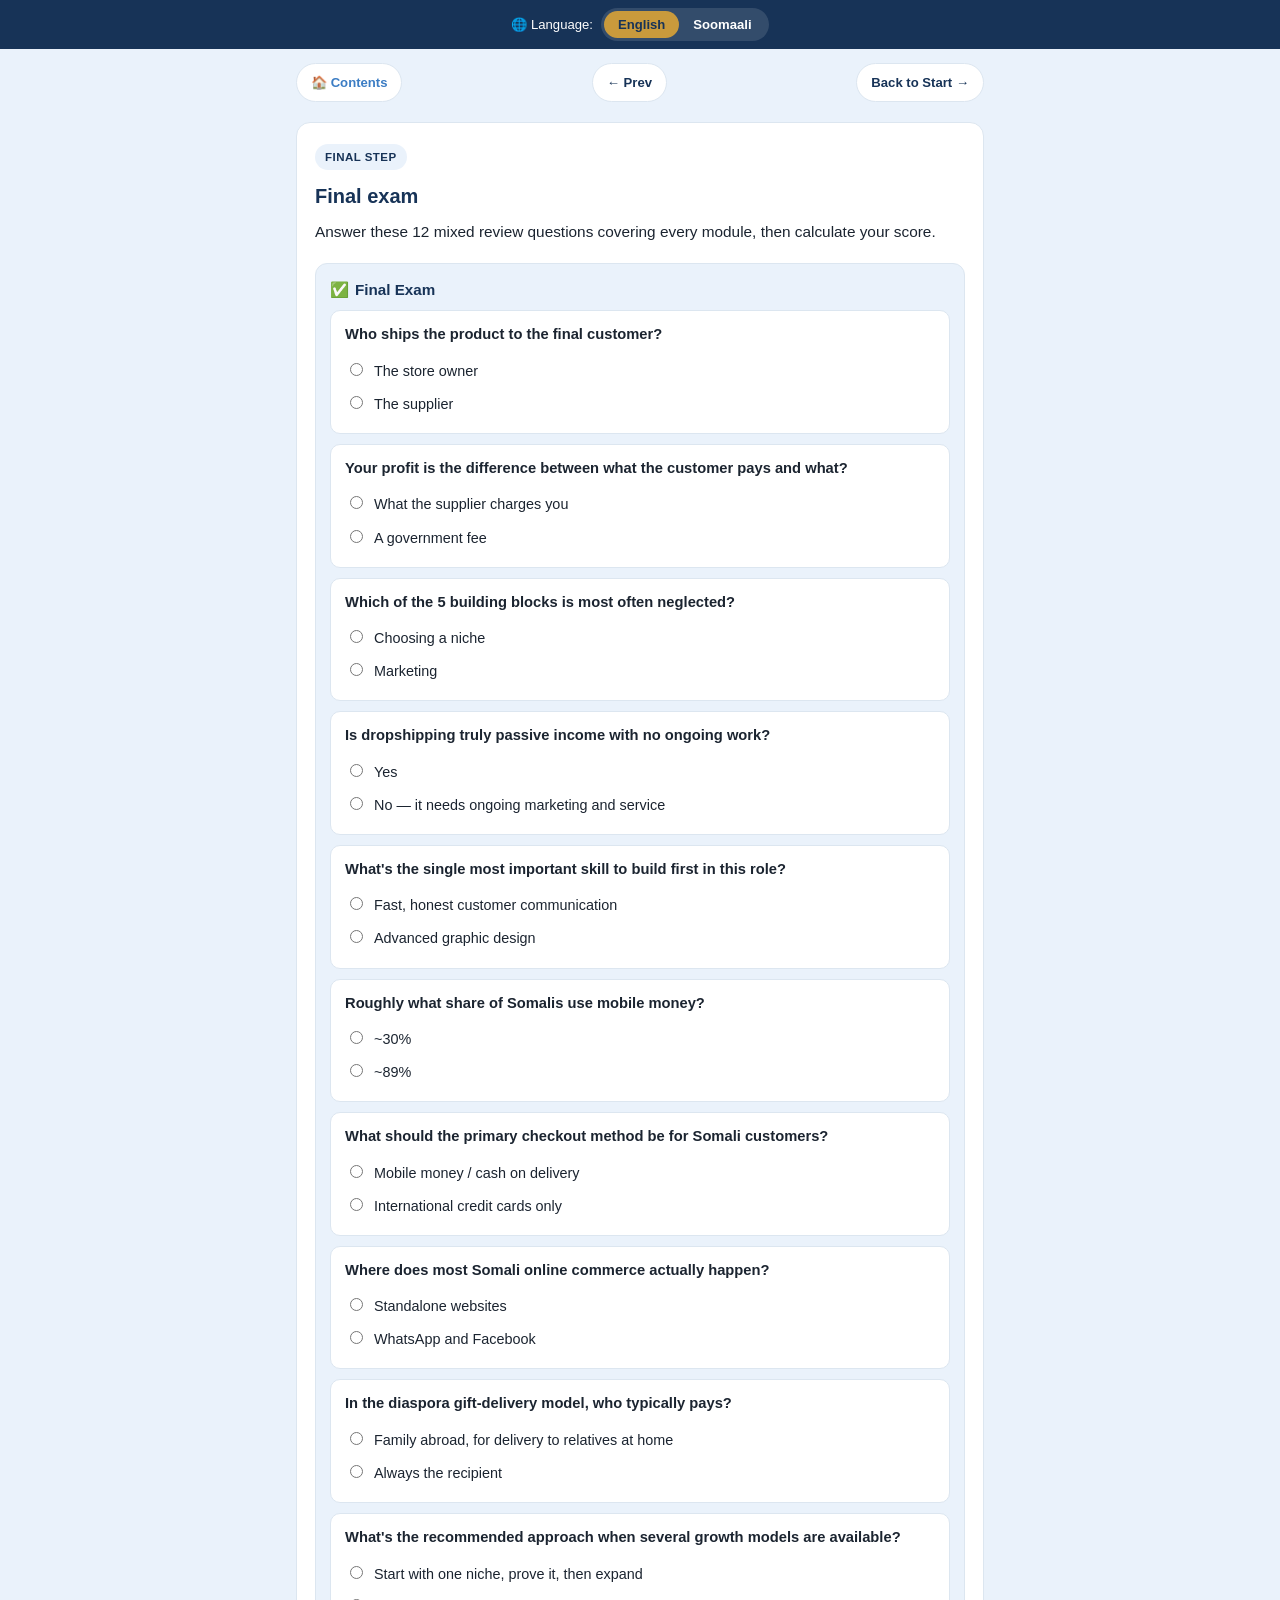
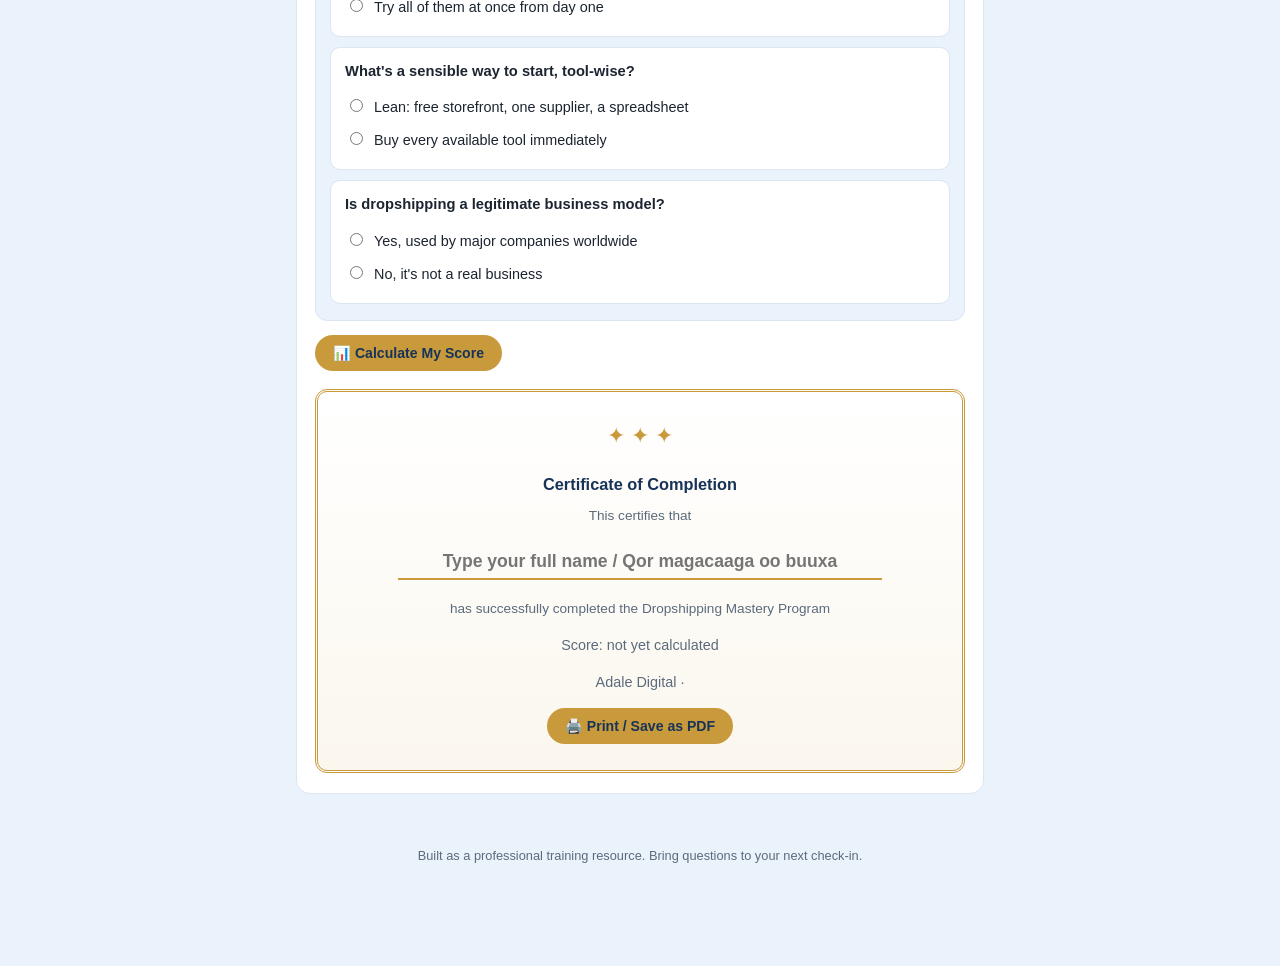
==== certificate.html @ 1730cb50 "Add files via upload" ====
<!DOCTYPE html>
<html lang="en" data-lang="en">
<head>
<meta charset="UTF-8">
<meta name="viewport" content="width=device-width, initial-scale=1.0">
<title>Final Exam &amp; Certificate — Dropshipping Mastery Program</title>
<link rel="stylesheet" href="styles.css">
</head>
<body>

<div class="control-bar">
  <span class="en">🌐 Language:</span><span class="so">🌐 Luuqad:</span>
  <div class="lang-toggle">
    <button id="btnEn" class="active" onclick="setLang('en')">English</button>
    <button id="btnSo" onclick="setLang('so')">Soomaali</button>
  </div>
</div>

<nav class="pagenav">
  <a href="index.html" class="sitelink home" data-page="index.html">🏠 <span class="en">Contents</span><span class="so">Waxyaabaha</span></a>
  <a href="faq.html" class="sitelink" data-page="faq.html">← <span class="en">Prev</span><span class="so">Hore</span></a>
  <a href="index.html" class="sitelink" data-page="index.html"><span class="en">Back to Start</span><span class="so">Ku Noqo Bilowga</span> →</a>
</nav>

<main>
  <section class="module" id="certificate">
    <span class="tag"><span class="en">Final Step</span><span class="so">Tallaabada Ugu Dambeeysa</span></span>
    <h2><span class="en">Final exam</span><span class="so">Imtixaanka ugu dambeeya</span></h2>
    <p class="en">Answer these 12 mixed review questions covering every module, then calculate your score.</p>
    <p class="so">Ka jawaab 12-kan su'aalood oo dib u eegis ah oo ka kooban dhammaan qaybaha, kadibna xisaabi dhibcahaaga.</p>

    <div class="quiz" data-qcount="12">
      <div class="quiz-header">✅ <span class="en">Final Exam</span><span class="so">Imtixaanka Ugu Dambeeya</span></div>

      <div class="quiz-q">
        <p class="stem en">Who ships the product to the final customer?</p>
        <p class="stem so">Yaa alaabta u diraa macmiilka ugu dambeeya?</p>
        <label><input type="radio" name="qf_1" data-correct="false" onchange="gradeOne(this)"><span class="en">The store owner</span><span class="so">Milkiilaha dukaanka</span></label>
        <label><input type="radio" name="qf_1" data-correct="true" onchange="gradeOne(this)"><span class="en">The supplier</span><span class="so">Alaab-siiyaha</span></label>
        <div class="feedback">
          <span class="en correct-msg">✅ Correct.</span><span class="so correct-msg">✅ Sax.</span>
          <span class="en incorrect-msg">❌ Not quite.</span><span class="so incorrect-msg">❌ Maaha sax.</span>
        </div>
      </div>

      <div class="quiz-q">
        <p class="stem en">Your profit is the difference between what the customer pays and what?</p>
        <p class="stem so">Faa'iidadaadu waa farqiga u dhexeeya waxa macmiilku bixiyo iyo maxay?</p>
        <label><input type="radio" name="qf_2" data-correct="true" onchange="gradeOne(this)"><span class="en">What the supplier charges you</span><span class="so">Waxa alaab-siiyuhu kaa qaado</span></label>
        <label><input type="radio" name="qf_2" data-correct="false" onchange="gradeOne(this)"><span class="en">A government fee</span><span class="so">Lacag dawladeed</span></label>
        <div class="feedback">
          <span class="en correct-msg">✅ Correct.</span><span class="so correct-msg">✅ Sax.</span>
          <span class="en incorrect-msg">❌ Not quite.</span><span class="so incorrect-msg">❌ Maaha sax.</span>
        </div>
      </div>

      <div class="quiz-q">
        <p class="stem en">Which of the 5 building blocks is most often neglected?</p>
        <p class="stem so">Shanta walxood, tee ayaa inta badan la dayacaa?</p>
        <label><input type="radio" name="qf_3" data-correct="false" onchange="gradeOne(this)"><span class="en">Choosing a niche</span><span class="so">Doorashada niche-ga</span></label>
        <label><input type="radio" name="qf_3" data-correct="true" onchange="gradeOne(this)"><span class="en">Marketing</span><span class="so">Suuqgeynta</span></label>
        <div class="feedback">
          <span class="en correct-msg">✅ Correct.</span><span class="so correct-msg">✅ Sax.</span>
          <span class="en incorrect-msg">❌ Not quite.</span><span class="so incorrect-msg">❌ Maaha sax.</span>
        </div>
      </div>

      <div class="quiz-q">
        <p class="stem en">Is dropshipping truly passive income with no ongoing work?</p>
        <p class="stem so">Dropshipping-ku ma yahay dakhli aan shaqo joogto ah lagu baahnayn?</p>
        <label><input type="radio" name="qf_4" data-correct="false" onchange="gradeOne(this)"><span class="en">Yes</span><span class="so">Haa</span></label>
        <label><input type="radio" name="qf_4" data-correct="true" onchange="gradeOne(this)"><span class="en">No — it needs ongoing marketing and service</span><span class="so">Maya — waxay u baahan tahay suuqgeyn iyo adeeg joogto ah</span></label>
        <div class="feedback">
          <span class="en correct-msg">✅ Correct.</span><span class="so correct-msg">✅ Sax.</span>
          <span class="en incorrect-msg">❌ Not quite.</span><span class="so incorrect-msg">❌ Maaha sax.</span>
        </div>
      </div>

      <div class="quiz-q">
        <p class="stem en">What's the single most important skill to build first in this role?</p>
        <p class="stem so">Waa maxay xirfadda ugu muhiimsan ee doorkan la bilaabo?</p>
        <label><input type="radio" name="qf_5" data-correct="true" onchange="gradeOne(this)"><span class="en">Fast, honest customer communication</span><span class="so">Isgaarsiin degdeg ah oo daacad ah</span></label>
        <label><input type="radio" name="qf_5" data-correct="false" onchange="gradeOne(this)"><span class="en">Advanced graphic design</span><span class="so">Naqshadaynta horumarsan</span></label>
        <div class="feedback">
          <span class="en correct-msg">✅ Correct.</span><span class="so correct-msg">✅ Sax.</span>
          <span class="en incorrect-msg">❌ Not quite.</span><span class="so incorrect-msg">❌ Maaha sax.</span>
        </div>
      </div>

      <div class="quiz-q">
        <p class="stem en">Roughly what share of Somalis use mobile money?</p>
        <p class="stem so">Ku dhawaad immisa boqolkiiba Soomaalida ayaa isticmaasha lacagta mobilka?</p>
        <label><input type="radio" name="qf_6" data-correct="false" onchange="gradeOne(this)">~30%</label>
        <label><input type="radio" name="qf_6" data-correct="true" onchange="gradeOne(this)">~89%</label>
        <div class="feedback">
          <span class="en correct-msg">✅ Correct.</span><span class="so correct-msg">✅ Sax.</span>
          <span class="en incorrect-msg">❌ Not quite.</span><span class="so incorrect-msg">❌ Maaha sax.</span>
        </div>
      </div>

      <div class="quiz-q">
        <p class="stem en">What should the primary checkout method be for Somali customers?</p>
        <p class="stem so">Waa maxay habka ugu horreeya ee lacag-bixinta macaamiisha Soomaaliyeed?</p>
        <label><input type="radio" name="qf_7" data-correct="true" onchange="gradeOne(this)"><span class="en">Mobile money / cash on delivery</span><span class="so">Lacagta mobilka / cash on delivery</span></label>
        <label><input type="radio" name="qf_7" data-correct="false" onchange="gradeOne(this)"><span class="en">International credit cards only</span><span class="so">Kaadhadhka caalamiga ah oo keliya</span></label>
        <div class="feedback">
          <span class="en correct-msg">✅ Correct.</span><span class="so correct-msg">✅ Sax.</span>
          <span class="en incorrect-msg">❌ Not quite.</span><span class="so incorrect-msg">❌ Maaha sax.</span>
        </div>
      </div>

      <div class="quiz-q">
        <p class="stem en">Where does most Somali online commerce actually happen?</p>
        <p class="stem so">Xagee ayuu inta badan ka dhacaa ganacsiga internetka Soomaalida?</p>
        <label><input type="radio" name="qf_8" data-correct="false" onchange="gradeOne(this)"><span class="en">Standalone websites</span><span class="so">Websitayaal gaar ah</span></label>
        <label><input type="radio" name="qf_8" data-correct="true" onchange="gradeOne(this)"><span class="en">WhatsApp and Facebook</span><span class="so">WhatsApp iyo Facebook</span></label>
        <div class="feedback">
          <span class="en correct-msg">✅ Correct.</span><span class="so correct-msg">✅ Sax.</span>
          <span class="en incorrect-msg">❌ Not quite.</span><span class="so incorrect-msg">❌ Maaha sax.</span>
        </div>
      </div>

      <div class="quiz-q">
        <p class="stem en">In the diaspora gift-delivery model, who typically pays?</p>
        <p class="stem so">Qaabka gaarsiinta hadyada, yaa badanaa bixiya?</p>
        <label><input type="radio" name="qf_9" data-correct="true" onchange="gradeOne(this)"><span class="en">Family abroad, for delivery to relatives at home</span><span class="so">Qoyska qurbaha jooga, si loogu gaarsiiyo ehelka guriga</span></label>
        <label><input type="radio" name="qf_9" data-correct="false" onchange="gradeOne(this)"><span class="en">Always the recipient</span><span class="so">Had iyo jeer qofka helaya</span></label>
        <div class="feedback">
          <span class="en correct-msg">✅ Correct.</span><span class="so correct-msg">✅ Sax.</span>
          <span class="en incorrect-msg">❌ Not quite.</span><span class="so incorrect-msg">❌ Maaha sax.</span>
        </div>
      </div>

      <div class="quiz-q">
        <p class="stem en">What's the recommended approach when several growth models are available?</p>
        <p class="stem so">Waa maxay habka lagula talinayo marka qaabab kordhin oo badan la heli karo?</p>
        <label><input type="radio" name="qf_10" data-correct="true" onchange="gradeOne(this)"><span class="en">Start with one niche, prove it, then expand</span><span class="so">Ku bilow hal niche, xaqiiji, kadib balaadhi</span></label>
        <label><input type="radio" name="qf_10" data-correct="false" onchange="gradeOne(this)"><span class="en">Try all of them at once from day one</span><span class="so">Isku day dhammaan maalinta koowaad</span></label>
        <div class="feedback">
          <span class="en correct-msg">✅ Correct.</span><span class="so correct-msg">✅ Sax.</span>
          <span class="en incorrect-msg">❌ Not quite.</span><span class="so incorrect-msg">❌ Maaha sax.</span>
        </div>
      </div>

      <div class="quiz-q">
        <p class="stem en">What's a sensible way to start, tool-wise?</p>
        <p class="stem so">Waa maxay hab caqli-gal ah oo aaladaha lagu bilaabo?</p>
        <label><input type="radio" name="qf_11" data-correct="true" onchange="gradeOne(this)"><span class="en">Lean: free storefront, one supplier, a spreadsheet</span><span class="so">Fudud: dukaan bilaash ah, hal alaab-siiye, jadwal xisaabeed</span></label>
        <label><input type="radio" name="qf_11" data-correct="false" onchange="gradeOne(this)"><span class="en">Buy every available tool immediately</span><span class="so">Isla markiiba iibso dhammaan aaladaha</span></label>
        <div class="feedback">
          <span class="en correct-msg">✅ Correct.</span><span class="so correct-msg">✅ Sax.</span>
          <span class="en incorrect-msg">❌ Not quite.</span><span class="so incorrect-msg">❌ Maaha sax.</span>
        </div>
      </div>

      <div class="quiz-q">
        <p class="stem en">Is dropshipping a legitimate business model?</p>
        <p class="stem so">Dropshipping-ku ma yahay qaab ganacsi sharci ah?</p>
        <label><input type="radio" name="qf_12" data-correct="true" onchange="gradeOne(this)"><span class="en">Yes, used by major companies worldwide</span><span class="so">Haa, waxaa isticmaala shirkado waaweyn adduunka oo dhan</span></label>
        <label><input type="radio" name="qf_12" data-correct="false" onchange="gradeOne(this)"><span class="en">No, it's not a real business</span><span class="so">Maya, maaha ganacsi dhab ah</span></label>
        <div class="feedback">
          <span class="en correct-msg">✅ Correct.</span><span class="so correct-msg">✅ Sax.</span>
          <span class="en incorrect-msg">❌ Not quite.</span><span class="so incorrect-msg">❌ Maaha sax.</span>
        </div>
      </div>

    </div>

    <button class="print-btn" onclick="calcScore()">📊 <span class="en">Calculate My Score</span><span class="so">Xisaabi Dhibcahayga</span></button>
    <p id="scoreResult" style="font-weight:700;color:var(--navy);"></p>

    <div class="cert" style="margin-top:18px;">
      <div class="star">✦ ✦ ✦</div>
      <h3><span class="en">Certificate of Completion</span><span class="so">Shahaadada Dhamaystirka</span></h3>
      <p class="en" style="font-size:0.85rem;color:var(--muted);">This certifies that</p>
      <p class="so" style="font-size:0.85rem;color:var(--muted);">Tani waxay xaqiijinaysaa in</p>
      <input type="text" id="certName" placeholder="Type your full name / Qor magacaaga oo buuxa">
      <p class="en" style="font-size:0.85rem;color:var(--muted);">has successfully completed the Dropshipping Mastery Program</p>
      <p class="so" style="font-size:0.85rem;color:var(--muted);">uu si guul leh u dhammaystiray Barnaamijka Xirfadeed ee Dropshipping-ka</p>
      <div class="scoreline" id="certScoreline"><span class="en">Score: not yet calculated</span><span class="so">Dhibco: weli lama xisaabin</span></div>
      <div class="scoreline">Adale Digital · <span id="certDate"></span></div>
      <button class="print-btn" onclick="window.print()">🖨️ <span class="en">Print / Save as PDF</span><span class="so">Daabac / Kaydi PDF</span></button>
    </div>
  </section>
</main>

<footer>
  <span class="en">Built as a professional training resource. Bring questions to your next check-in.</span>
  <span class="so">Waxaa loo dhisay sida agabka tababarka xirfadeed. Su'aalaha kaxeeya kulankaaga xiga.</span>
</footer>

<script src="app.js"></script>
</body>
</html>
---- styles.css ----
:root{
  --navy:#173357;
  --blue:#3C7DC4;
  --sky:#EAF2FB;
  --gold:#C99A3C;
  --ink:#1B2430;
  --muted:#5B6B7C;
  --line:#DCE6F0;
  --white:#FFFFFF;
  --good:#2E8B57;
  --bad:#B0392B;
  --radius:14px;
}
*{box-sizing:border-box;}
html{scroll-behavior:smooth;}
[data-lang="en"] .so{display:none !important;}
[data-lang="so"] .en{display:none !important;}
body{
  margin:0;
  font-family:-apple-system,BlinkMacSystemFont,"Segoe UI",Roboto,Helvetica,Arial,sans-serif;
  background:var(--sky);
  color:var(--ink);
  line-height:1.6;
  padding-bottom:60px;
}

/* ---------- Top control bar ---------- */
.control-bar{
  position:sticky;
  top:0;
  z-index:60;
  background:var(--navy);
  color:var(--white);
  padding:8px 12px;
  display:flex;
  align-items:center;
  justify-content:center;
  gap:8px;
  flex-wrap:wrap;
  font-size:0.82rem;
}
.lang-toggle{
  display:inline-flex;
  background:rgba(255,255,255,0.12);
  border-radius:999px;
  padding:3px;
}
.lang-toggle button{
  border:none;
  background:transparent;
  color:var(--white);
  padding:6px 14px;
  border-radius:999px;
  font-size:0.82rem;
  font-weight:700;
  cursor:pointer;
}
.lang-toggle button.active{
  background:var(--gold);
  color:var(--navy);
}

/* ---------- Page navigation (Home / Prev / Next) ---------- */
.pagenav{
  max-width:720px;
  margin:14px auto 0;
  padding:0 16px;
  display:flex;
  justify-content:space-between;
  gap:8px;
  flex-wrap:wrap;
}
.pagenav a{
  background:var(--white);
  border:1px solid var(--line);
  color:var(--navy);
  text-decoration:none;
  font-size:0.82rem;
  font-weight:600;
  padding:8px 14px;
  border-radius:999px;
  white-space:nowrap;
}
.pagenav a:hover{background:var(--sky);}
.pagenav a.home{color:var(--blue);}

/* ---------- Cover ---------- */
header.cover{
  background:linear-gradient(135deg,var(--navy),var(--blue));
  color:var(--white);
  padding:40px 20px 32px;
  text-align:center;
}
header.cover .badge{
  display:inline-block;
  background:var(--gold);
  color:var(--navy);
  font-weight:800;
  font-size:0.72rem;
  letter-spacing:0.06em;
  text-transform:uppercase;
  padding:5px 14px;
  border-radius:999px;
  margin-bottom:14px;
}
header.cover h1{
  margin:0 0 8px;
  font-size:1.7rem;
  line-height:1.3;
}
header.cover p.tagline{
  margin:0 auto;
  font-size:1rem;
  opacity:0.92;
  max-width:520px;
}
.cover-card{
  background:rgba(255,255,255,0.1);
  border:1px solid rgba(255,255,255,0.3);
  border-radius:var(--radius);
  max-width:420px;
  margin:22px auto 0;
  padding:16px 18px;
  text-align:left;
  font-size:0.88rem;
}
.cover-card .row{
  display:flex;
  flex-wrap:wrap;
  justify-content:space-between;
  gap:4px 12px;
  padding:6px 0;
  border-bottom:1px dashed rgba(255,255,255,0.25);
}
.cover-card .row:last-child{border-bottom:none;}
.cover-card .row b{opacity:0.85;font-weight:600;margin-right:8px;}
.meta-row{
  display:flex;
  justify-content:center;
  gap:10px;
  flex-wrap:wrap;
  margin-top:18px;
}
.pill{
  background:rgba(255,255,255,0.15);
  border:1px solid rgba(255,255,255,0.35);
  padding:5px 12px;
  border-radius:999px;
  font-size:0.76rem;
}
.license-note{
  max-width:520px;
  margin:16px auto 0;
  font-size:0.72rem;
  opacity:0.75;
}

nav.toc{
  max-width:720px;
  margin:18px auto 0;
  padding:0 16px;
}
nav.toc details{
  background:var(--white);
  border:1px solid var(--line);
  border-radius:var(--radius);
  padding:10px 14px;
}
nav.toc summary{
  font-weight:600;
  cursor:pointer;
  color:var(--navy);
  font-size:0.95rem;
}
nav.toc ul{
  list-style:none;
  margin:10px 0 4px;
  padding:0;
  display:grid;
  gap:6px;
}
nav.toc a{
  display:flex;
  justify-content:space-between;
  align-items:center;
  color:var(--blue);
  text-decoration:none;
  font-size:0.9rem;
  background:var(--sky);
  padding:10px 12px;
  border-radius:10px;
}
nav.toc a:hover{background:#DCEAFB;}
nav.toc a .go{font-size:0.75rem;color:var(--muted);}

.voice-settings{
  max-width:720px;
  margin:14px auto 0;
  padding:0 16px 8px;
}
.voice-settings-inner{
  background:var(--white);
  border:1px solid var(--line);
  border-radius:var(--radius);
  padding:12px 16px;
  display:flex;
  align-items:center;
  gap:12px;
  flex-wrap:wrap;
  font-size:0.85rem;
  color:var(--muted);
}
.voice-settings-inner select, .voice-settings-inner input[type=range]{
  accent-color:var(--blue);
}
.voice-note{
  font-size:0.76rem;
  color:var(--bad);
  display:none;
  width:100%;
}
.voice-note.show{display:block;}
#genderNote{color:var(--muted);}
.gender-toggle{
  display:inline-flex;
  background:var(--sky);
  border-radius:999px;
  padding:3px;
  gap:2px;
}
.gender-toggle .gbtn{
  border:none;
  background:transparent;
  color:var(--navy);
  padding:5px 10px;
  border-radius:999px;
  font-size:0.78rem;
  font-weight:600;
  cursor:pointer;
}
.gender-toggle .gbtn.active{
  background:var(--blue);
  color:var(--white);
}

main{
  max-width:720px;
  margin:0 auto;
  padding:20px 16px 10px;
}

section.module{
  background:var(--white);
  border:1px solid var(--line);
  border-radius:var(--radius);
  padding:20px 18px;
  margin-bottom:18px;
}
section.module .tag{
  display:inline-block;
  background:var(--sky);
  color:var(--navy);
  font-size:0.72rem;
  font-weight:700;
  letter-spacing:0.04em;
  text-transform:uppercase;
  padding:4px 10px;
  border-radius:999px;
  margin-bottom:10px;
}
section.module h2{
  margin:0 0 6px;
  font-size:1.25rem;
  color:var(--navy);
}
section.module h3{
  font-size:1.02rem;
  color:var(--navy);
  margin:18px 0 6px;
}
section.module p{
  margin:8px 0;
  color:var(--ink);
  font-size:0.96rem;
}
section.module ul, section.module ol{
  margin:8px 0;
  padding-left:22px;
}
section.module li{
  margin-bottom:6px;
  font-size:0.95rem;
}
.callout{
  background:var(--sky);
  border-left:4px solid var(--blue);
  padding:12px 14px;
  border-radius:8px;
  margin:14px 0;
  font-size:0.92rem;
}
.callout.gold{
  border-left-color:var(--gold);
  background:#FBF3E3;
}
.callout strong{color:var(--navy);}

.listen-row{
  display:flex;
  align-items:center;
  gap:8px;
  flex-wrap:wrap;
  margin-bottom:14px;
}
button.listen-btn{
  display:inline-flex;
  align-items:center;
  gap:6px;
  background:var(--navy);
  color:var(--white);
  border:none;
  padding:8px 14px;
  border-radius:999px;
  font-size:0.85rem;
  cursor:pointer;
}
button.listen-btn.playing{background:var(--good);}
button.stop-btn{
  background:var(--white);
  color:var(--navy);
  border:1px solid var(--line);
  padding:8px 12px;
  border-radius:999px;
  font-size:0.85rem;
  cursor:pointer;
}

.flow{
  display:flex;
  flex-wrap:wrap;
  gap:8px;
  align-items:center;
  justify-content:center;
  margin:16px 0;
}
.flow .box{
  background:var(--sky);
  border:1px solid var(--line);
  border-radius:10px;
  padding:10px 12px;
  font-size:0.82rem;
  text-align:center;
  color:var(--navy);
  font-weight:600;
  min-width:100px;
}
.flow .arrow{
  color:var(--gold);
  font-size:1.1rem;
}

table.compare{
  width:100%;
  border-collapse:collapse;
  font-size:0.85rem;
  margin:12px 0;
}
table.compare th, table.compare td{
  border:1px solid var(--line);
  padding:8px;
  text-align:left;
  vertical-align:top;
}
table.compare th{
  background:var(--sky);
  color:var(--navy);
}

.checklist label{
  display:flex;
  align-items:flex-start;
  gap:10px;
  padding:8px 0;
  border-bottom:1px dashed var(--line);
  font-size:0.94rem;
  cursor:pointer;
}
.checklist label:last-child{border-bottom:none;}
.checklist input[type=checkbox]{
  margin-top:3px;
  width:18px;
  height:18px;
  accent-color:var(--good);
  flex-shrink:0;
}
.checklist input:checked + span{
  text-decoration:line-through;
  color:var(--muted);
}

.glossary dt{
  font-weight:700;
  color:var(--navy);
  margin-top:10px;
}
.glossary dd{
  margin:2px 0 0;
  font-size:0.92rem;
  color:var(--ink);
}

/* ---------- Quiz ---------- */
.quiz{
  background:var(--sky);
  border:1px solid var(--line);
  border-radius:12px;
  padding:14px 14px 6px;
  margin-top:18px;
}
.quiz-header{
  font-weight:700;
  color:var(--navy);
  font-size:0.95rem;
  margin-bottom:8px;
  display:flex;
  align-items:center;
  gap:6px;
}
.quiz-q{
  background:var(--white);
  border:1px solid var(--line);
  border-radius:10px;
  padding:12px 14px;
  margin-bottom:10px;
}
.quiz-q p.stem{
  font-weight:600;
  margin:0 0 8px;
  font-size:0.92rem;
  color:var(--ink);
}
.quiz-q label{
  display:flex;
  align-items:flex-start;
  gap:8px;
  padding:5px 0;
  font-size:0.9rem;
  cursor:pointer;
}
.quiz-q input[type=radio]{
  margin-top:3px;
  accent-color:var(--blue);
}
.feedback{
  margin-top:8px;
  padding:8px 10px;
  border-radius:8px;
  font-size:0.85rem;
  display:none;
}
.feedback.correct{
  display:block;
  background:#E4F3EA;
  color:var(--good);
}
.feedback.incorrect{
  display:block;
  background:#FBEAE3;
  color:var(--bad);
}

.badge-good{
  background:#E4F3EA;
  color:var(--good);
  padding:2px 8px;
  border-radius:6px;
  font-size:0.75rem;
  font-weight:700;
}

/* ---------- Certificate ---------- */
.cert{
  border:3px double var(--gold);
  border-radius:12px;
  padding:26px 20px;
  text-align:center;
  background:linear-gradient(180deg,#FFFFFF,#FBF7EE);
}
.cert .star{font-size:22px;color:var(--gold);}
.cert h3{
  color:var(--navy);
  margin:6px 0 2px;
  font-size:1.1rem;
}
.cert input[type=text]{
  border:none;
  border-bottom:2px solid var(--gold);
  background:transparent;
  text-align:center;
  font-size:1.1rem;
  color:var(--navy);
  font-weight:700;
  padding:6px 4px;
  width:80%;
  margin:10px 0;
}
.cert .scoreline{
  margin-top:14px;
  font-size:0.9rem;
  color:var(--muted);
}
.print-btn{
  background:var(--gold);
  color:var(--navy);
  border:none;
  padding:10px 18px;
  border-radius:999px;
  font-weight:700;
  font-size:0.88rem;
  cursor:pointer;
  margin-top:14px;
}
@media print{
  .control-bar, .pagenav, nav.toc, .voice-settings, .print-btn{display:none !important;}
  body{background:white;padding-bottom:0;}
  main{padding:0;max-width:none;}
}

footer{
  text-align:center;
  color:var(--muted);
  font-size:0.8rem;
  padding:24px 16px 40px;
}

@media (min-width:640px){
  header.cover h1{font-size:2.1rem;}
}
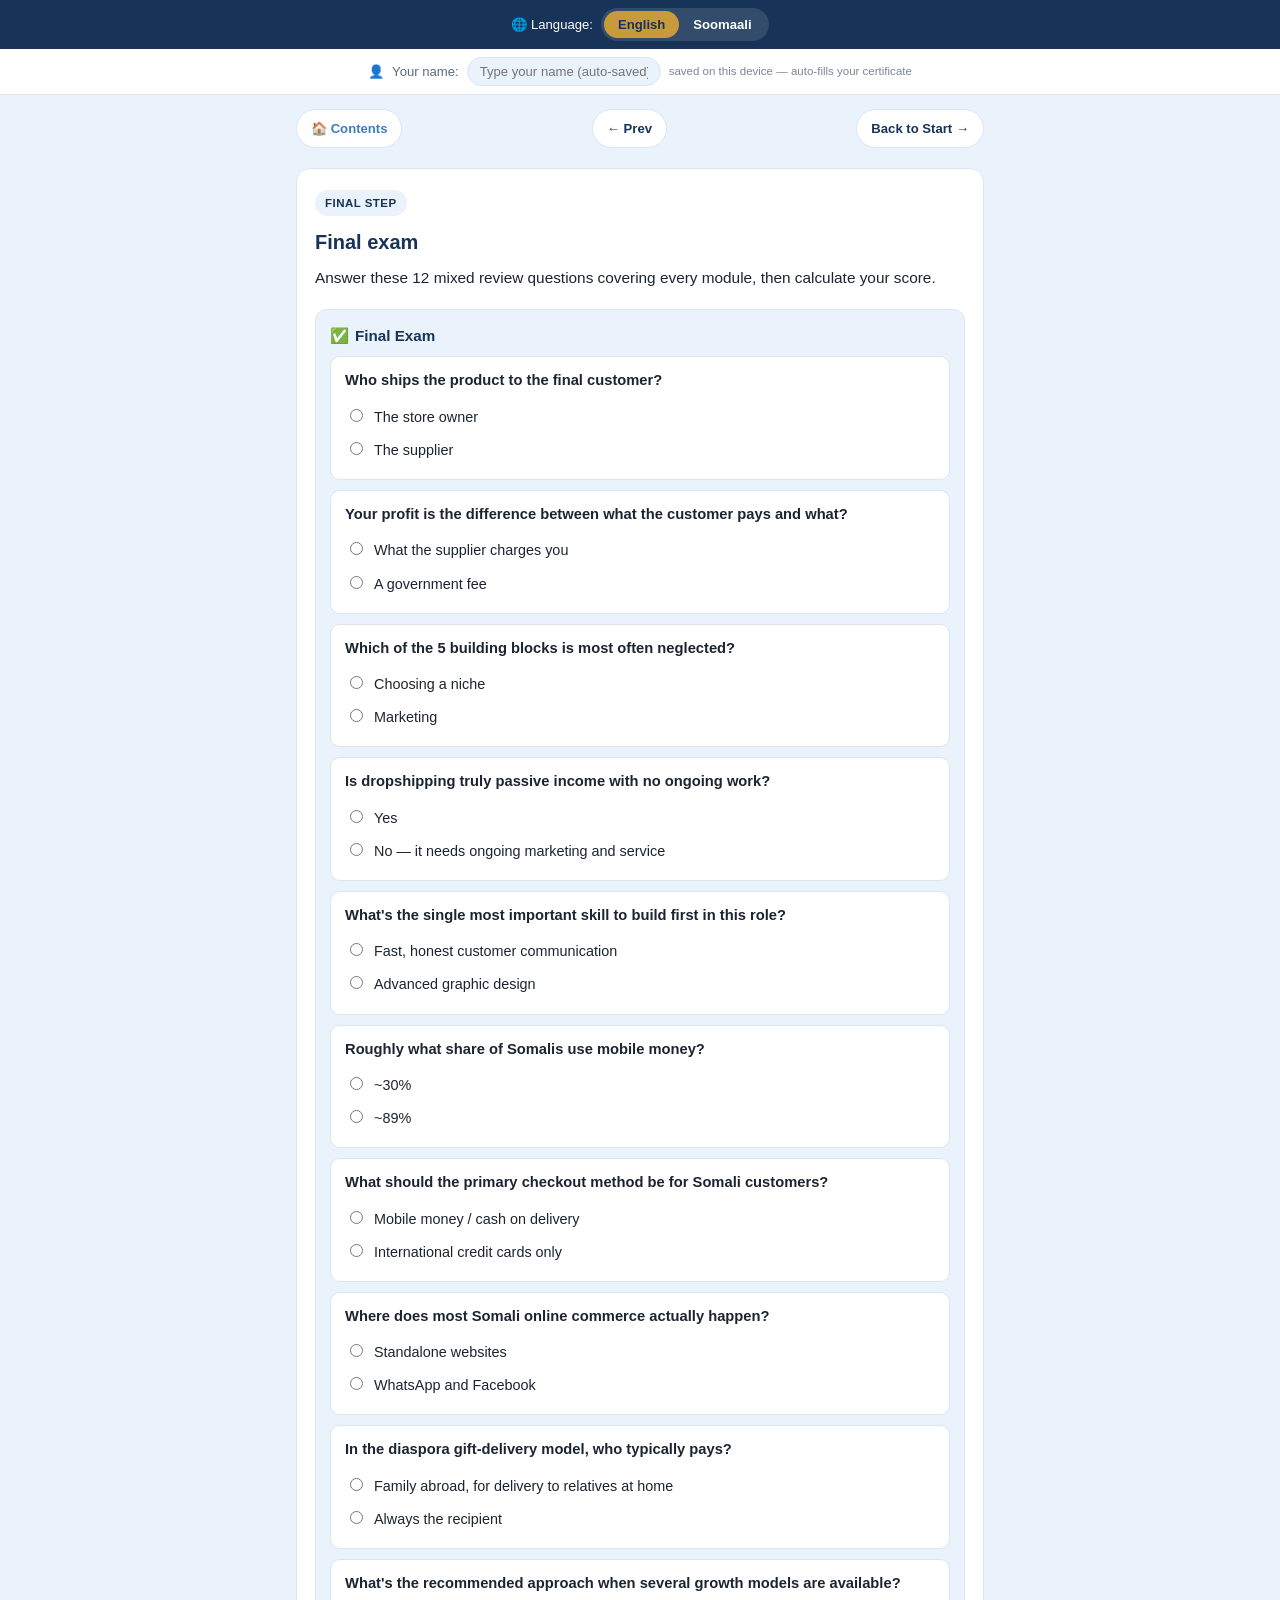
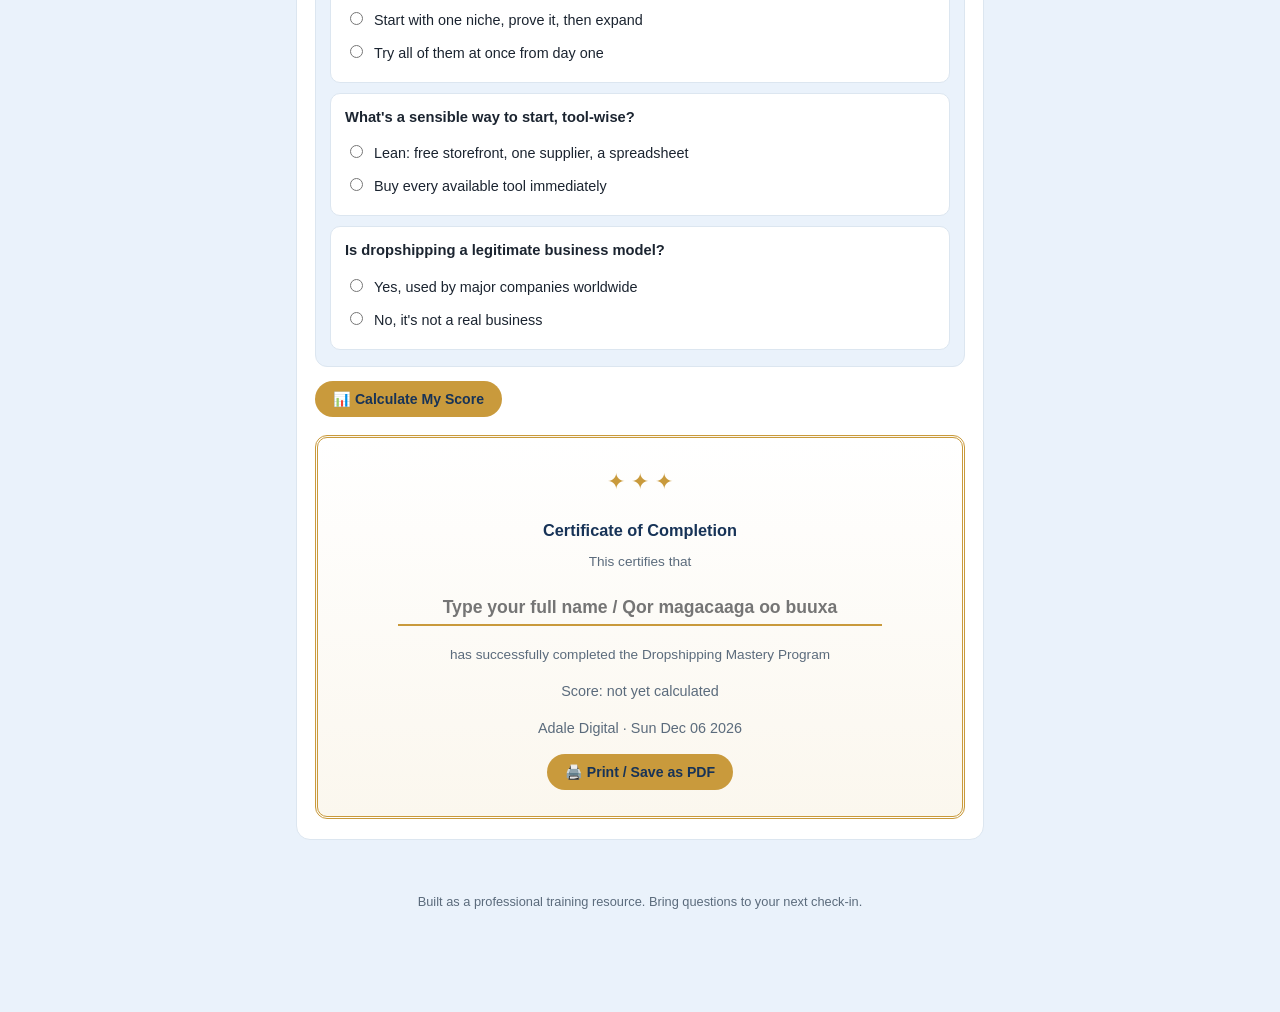
==== commit e0518902: "Add files via upload" ====
--- a/certificate.html
+++ b/certificate.html
@@ -4,7 +4,574 @@
 <meta charset="UTF-8">
 <meta name="viewport" content="width=device-width, initial-scale=1.0">
 <title>Final Exam &amp; Certificate — Dropshipping Mastery Program</title>
-<link rel="stylesheet" href="styles.css">
+<style>
+:root{
+  --navy:#173357;
+  --blue:#3C7DC4;
+  --sky:#EAF2FB;
+  --gold:#C99A3C;
+  --ink:#1B2430;
+  --muted:#5B6B7C;
+  --line:#DCE6F0;
+  --white:#FFFFFF;
+  --good:#2E8B57;
+  --bad:#B0392B;
+  --radius:14px;
+}
+*{box-sizing:border-box;}
+html{scroll-behavior:smooth;}
+[data-lang="en"] .so{display:none !important;}
+[data-lang="so"] .en{display:none !important;}
+body{
+  margin:0;
+  font-family:-apple-system,BlinkMacSystemFont,"Segoe UI",Roboto,Helvetica,Arial,sans-serif;
+  background:var(--sky);
+  color:var(--ink);
+  line-height:1.6;
+  padding-bottom:60px;
+}
+
+/* ---------- Top control bar ---------- */
+.control-bar{
+  position:sticky;
+  top:0;
+  z-index:60;
+  background:var(--navy);
+  color:var(--white);
+  padding:8px 12px;
+  display:flex;
+  align-items:center;
+  justify-content:center;
+  gap:8px;
+  flex-wrap:wrap;
+  font-size:0.82rem;
+}
+.lang-toggle{
+  display:inline-flex;
+  background:rgba(255,255,255,0.12);
+  border-radius:999px;
+  padding:3px;
+}
+.lang-toggle button{
+  border:none;
+  background:transparent;
+  color:var(--white);
+  padding:6px 14px;
+  border-radius:999px;
+  font-size:0.82rem;
+  font-weight:700;
+  cursor:pointer;
+}
+.lang-toggle button.active{
+  background:var(--gold);
+  color:var(--navy);
+}
+
+/* ---------- Page navigation (Home / Prev / Next) ---------- */
+.pagenav{
+  max-width:720px;
+  margin:14px auto 0;
+  padding:0 16px;
+  display:flex;
+  justify-content:space-between;
+  gap:8px;
+  flex-wrap:wrap;
+}
+.pagenav a{
+  background:var(--white);
+  border:1px solid var(--line);
+  color:var(--navy);
+  text-decoration:none;
+  font-size:0.82rem;
+  font-weight:600;
+  padding:8px 14px;
+  border-radius:999px;
+  white-space:nowrap;
+}
+.pagenav a:hover{background:var(--sky);}
+.pagenav a.home{color:var(--blue);}
+
+/* ---------- Cover ---------- */
+header.cover{
+  background:linear-gradient(135deg,var(--navy),var(--blue));
+  color:var(--white);
+  padding:40px 20px 32px;
+  text-align:center;
+}
+header.cover .badge{
+  display:inline-block;
+  background:var(--gold);
+  color:var(--navy);
+  font-weight:800;
+  font-size:0.72rem;
+  letter-spacing:0.06em;
+  text-transform:uppercase;
+  padding:5px 14px;
+  border-radius:999px;
+  margin-bottom:14px;
+}
+header.cover h1{
+  margin:0 0 8px;
+  font-size:1.7rem;
+  line-height:1.3;
+}
+header.cover p.tagline{
+  margin:0 auto;
+  font-size:1rem;
+  opacity:0.92;
+  max-width:520px;
+}
+.cover-card{
+  background:rgba(255,255,255,0.1);
+  border:1px solid rgba(255,255,255,0.3);
+  border-radius:var(--radius);
+  max-width:420px;
+  margin:22px auto 0;
+  padding:16px 18px;
+  text-align:left;
+  font-size:0.88rem;
+}
+.cover-card .row{
+  display:flex;
+  flex-wrap:wrap;
+  justify-content:space-between;
+  gap:4px 12px;
+  padding:6px 0;
+  border-bottom:1px dashed rgba(255,255,255,0.25);
+}
+.cover-card .row:last-child{border-bottom:none;}
+.cover-card .row b{opacity:0.85;font-weight:600;margin-right:8px;}
+.meta-row{
+  display:flex;
+  justify-content:center;
+  gap:10px;
+  flex-wrap:wrap;
+  margin-top:18px;
+}
+.pill{
+  background:rgba(255,255,255,0.15);
+  border:1px solid rgba(255,255,255,0.35);
+  padding:5px 12px;
+  border-radius:999px;
+  font-size:0.76rem;
+}
+.license-note{
+  max-width:520px;
+  margin:16px auto 0;
+  font-size:0.72rem;
+  opacity:0.75;
+}
+
+nav.toc{
+  max-width:720px;
+  margin:18px auto 0;
+  padding:0 16px;
+}
+nav.toc details{
+  background:var(--white);
+  border:1px solid var(--line);
+  border-radius:var(--radius);
+  padding:10px 14px;
+}
+nav.toc summary{
+  font-weight:600;
+  cursor:pointer;
+  color:var(--navy);
+  font-size:0.95rem;
+}
+nav.toc ul{
+  list-style:none;
+  margin:10px 0 4px;
+  padding:0;
+  display:grid;
+  gap:6px;
+}
+nav.toc a{
+  display:flex;
+  justify-content:space-between;
+  align-items:center;
+  color:var(--blue);
+  text-decoration:none;
+  font-size:0.9rem;
+  background:var(--sky);
+  padding:10px 12px;
+  border-radius:10px;
+}
+nav.toc a:hover{background:#DCEAFB;}
+nav.toc a .go{font-size:0.75rem;color:var(--muted);}
+
+.voice-settings{
+  max-width:720px;
+  margin:14px auto 0;
+  padding:0 16px 8px;
+}
+.voice-settings-inner{
+  background:var(--white);
+  border:1px solid var(--line);
+  border-radius:var(--radius);
+  padding:12px 16px;
+  display:flex;
+  align-items:center;
+  gap:12px;
+  flex-wrap:wrap;
+  font-size:0.85rem;
+  color:var(--muted);
+}
+.voice-settings-inner select, .voice-settings-inner input[type=range]{
+  accent-color:var(--blue);
+}
+.voice-note{
+  font-size:0.76rem;
+  color:var(--bad);
+  display:none;
+  width:100%;
+}
+.voice-note.show{display:block;}
+#genderNote{color:var(--muted);}
+.gender-toggle{
+  display:inline-flex;
+  background:var(--sky);
+  border-radius:999px;
+  padding:3px;
+  gap:2px;
+}
+.gender-toggle .gbtn{
+  border:none;
+  background:transparent;
+  color:var(--navy);
+  padding:5px 10px;
+  border-radius:999px;
+  font-size:0.78rem;
+  font-weight:600;
+  cursor:pointer;
+}
+.gender-toggle .gbtn.active{
+  background:var(--blue);
+  color:var(--white);
+}
+
+main{
+  max-width:720px;
+  margin:0 auto;
+  padding:20px 16px 10px;
+}
+
+section.module{
+  background:var(--white);
+  border:1px solid var(--line);
+  border-radius:var(--radius);
+  padding:20px 18px;
+  margin-bottom:18px;
+}
+section.module .tag{
+  display:inline-block;
+  background:var(--sky);
+  color:var(--navy);
+  font-size:0.72rem;
+  font-weight:700;
+  letter-spacing:0.04em;
+  text-transform:uppercase;
+  padding:4px 10px;
+  border-radius:999px;
+  margin-bottom:10px;
+}
+section.module h2{
+  margin:0 0 6px;
+  font-size:1.25rem;
+  color:var(--navy);
+}
+section.module h3{
+  font-size:1.02rem;
+  color:var(--navy);
+  margin:18px 0 6px;
+}
+section.module p{
+  margin:8px 0;
+  color:var(--ink);
+  font-size:0.96rem;
+}
+section.module ul, section.module ol{
+  margin:8px 0;
+  padding-left:22px;
+}
+section.module li{
+  margin-bottom:6px;
+  font-size:0.95rem;
+}
+.callout{
+  background:var(--sky);
+  border-left:4px solid var(--blue);
+  padding:12px 14px;
+  border-radius:8px;
+  margin:14px 0;
+  font-size:0.92rem;
+}
+.callout.gold{
+  border-left-color:var(--gold);
+  background:#FBF3E3;
+}
+.callout strong{color:var(--navy);}
+
+.listen-row{
+  display:flex;
+  align-items:center;
+  gap:8px;
+  flex-wrap:wrap;
+  margin-bottom:14px;
+}
+button.listen-btn{
+  display:inline-flex;
+  align-items:center;
+  gap:6px;
+  background:var(--navy);
+  color:var(--white);
+  border:none;
+  padding:8px 14px;
+  border-radius:999px;
+  font-size:0.85rem;
+  cursor:pointer;
+}
+button.listen-btn.playing{background:var(--good);}
+button.stop-btn{
+  background:var(--white);
+  color:var(--navy);
+  border:1px solid var(--line);
+  padding:8px 12px;
+  border-radius:999px;
+  font-size:0.85rem;
+  cursor:pointer;
+}
+
+.flow{
+  display:flex;
+  flex-wrap:wrap;
+  gap:8px;
+  align-items:center;
+  justify-content:center;
+  margin:16px 0;
+}
+.flow .box{
+  background:var(--sky);
+  border:1px solid var(--line);
+  border-radius:10px;
+  padding:10px 12px;
+  font-size:0.82rem;
+  text-align:center;
+  color:var(--navy);
+  font-weight:600;
+  min-width:100px;
+}
+.flow .arrow{
+  color:var(--gold);
+  font-size:1.1rem;
+}
+
+table.compare{
+  width:100%;
+  border-collapse:collapse;
+  font-size:0.85rem;
+  margin:12px 0;
+}
+table.compare th, table.compare td{
+  border:1px solid var(--line);
+  padding:8px;
+  text-align:left;
+  vertical-align:top;
+}
+table.compare th{
+  background:var(--sky);
+  color:var(--navy);
+}
+
+.checklist label{
+  display:flex;
+  align-items:flex-start;
+  gap:10px;
+  padding:8px 0;
+  border-bottom:1px dashed var(--line);
+  font-size:0.94rem;
+  cursor:pointer;
+}
+.checklist label:last-child{border-bottom:none;}
+.checklist input[type=checkbox]{
+  margin-top:3px;
+  width:18px;
+  height:18px;
+  accent-color:var(--good);
+  flex-shrink:0;
+}
+.checklist input:checked + span{
+  text-decoration:line-through;
+  color:var(--muted);
+}
+
+.glossary dt{
+  font-weight:700;
+  color:var(--navy);
+  margin-top:10px;
+}
+.glossary dd{
+  margin:2px 0 0;
+  font-size:0.92rem;
+  color:var(--ink);
+}
+
+/* ---------- Quiz ---------- */
+.quiz{
+  background:var(--sky);
+  border:1px solid var(--line);
+  border-radius:12px;
+  padding:14px 14px 6px;
+  margin-top:18px;
+}
+.quiz-header{
+  font-weight:700;
+  color:var(--navy);
+  font-size:0.95rem;
+  margin-bottom:8px;
+  display:flex;
+  align-items:center;
+  gap:6px;
+}
+.quiz-q{
+  background:var(--white);
+  border:1px solid var(--line);
+  border-radius:10px;
+  padding:12px 14px;
+  margin-bottom:10px;
+}
+.quiz-q p.stem{
+  font-weight:600;
+  margin:0 0 8px;
+  font-size:0.92rem;
+  color:var(--ink);
+}
+.quiz-q label{
+  display:flex;
+  align-items:flex-start;
+  gap:8px;
+  padding:5px 0;
+  font-size:0.9rem;
+  cursor:pointer;
+}
+.quiz-q input[type=radio]{
+  margin-top:3px;
+  accent-color:var(--blue);
+}
+.feedback{
+  margin-top:8px;
+  padding:8px 10px;
+  border-radius:8px;
+  font-size:0.85rem;
+  display:none;
+}
+.feedback.correct{
+  display:block;
+  background:#E4F3EA;
+  color:var(--good);
+}
+.feedback.incorrect{
+  display:block;
+  background:#FBEAE3;
+  color:var(--bad);
+}
+
+.badge-good{
+  background:#E4F3EA;
+  color:var(--good);
+  padding:2px 8px;
+  border-radius:6px;
+  font-size:0.75rem;
+  font-weight:700;
+}
+
+/* ---------- Certificate ---------- */
+.cert{
+  border:3px double var(--gold);
+  border-radius:12px;
+  padding:26px 20px;
+  text-align:center;
+  background:linear-gradient(180deg,#FFFFFF,#FBF7EE);
+}
+.cert .star{font-size:22px;color:var(--gold);}
+.cert h3{
+  color:var(--navy);
+  margin:6px 0 2px;
+  font-size:1.1rem;
+}
+.cert input[type=text]{
+  border:none;
+  border-bottom:2px solid var(--gold);
+  background:transparent;
+  text-align:center;
+  font-size:1.1rem;
+  color:var(--navy);
+  font-weight:700;
+  padding:6px 4px;
+  width:80%;
+  margin:10px 0;
+}
+.cert .scoreline{
+  margin-top:14px;
+  font-size:0.9rem;
+  color:var(--muted);
+}
+.print-btn{
+  background:var(--gold);
+  color:var(--navy);
+  border:none;
+  padding:10px 18px;
+  border-radius:999px;
+  font-weight:700;
+  font-size:0.88rem;
+  cursor:pointer;
+  margin-top:14px;
+}
+@media print{
+  .control-bar, .pagenav, nav.toc, .voice-settings, .print-btn, .profile-bar, footer{display:none !important;}
+  /* On the certificate page, printing should show ONLY the certificate — not the exam questions. */
+  #certificate > *:not(.cert){display:none !important;}
+  body{background:white;padding-bottom:0;}
+  main{padding:0;max-width:none;}
+  section.module{border:none;padding:0;}
+}
+
+/* ---------- Learner profile bar ---------- */
+.profile-bar{
+  background:var(--white);
+  border-bottom:1px solid var(--line);
+  padding:8px 16px;
+  display:flex;
+  align-items:center;
+  justify-content:center;
+  gap:8px;
+  font-size:0.82rem;
+  color:var(--muted);
+  flex-wrap:wrap;
+}
+.profile-bar input{
+  border:1px solid var(--line);
+  border-radius:999px;
+  padding:6px 12px;
+  font-size:0.82rem;
+  max-width:220px;
+  color:var(--ink);
+  background:var(--sky);
+}
+.profile-bar .saved-hint{font-size:0.72rem;color:var(--muted);opacity:0.8;}
+
+footer{
+  text-align:center;
+  color:var(--muted);
+  font-size:0.8rem;
+  padding:24px 16px 40px;
+}
+
+@media (min-width:640px){
+  header.cover h1{font-size:2.1rem;}
+}
+
+</style>
 </head>
 <body>
 
@@ -14,6 +581,13 @@
     <button id="btnEn" class="active" onclick="setLang('en')">English</button>
     <button id="btnSo" onclick="setLang('so')">Soomaali</button>
   </div>
+</div>
+
+<div class="profile-bar">
+  👤 <span class="en">Your name:</span><span class="so">Magacaaga:</span>
+  <input id="profileName" placeholder="Type your name (auto-saved)">
+  <span class="saved-hint en">saved on this device — auto-fills your certificate</span>
+  <span class="saved-hint so">waa lagu kaydiyaa qalabkan — si toos ah ayuu u buuxinayaa shahaadadaada</span>
 </div>
 
 <nav class="pagenav">
@@ -189,6 +763,202 @@
   <span class="so">Waxaa loo dhisay sida agabka tababarka xirfadeed. Su'aalaha kaxeeya kulankaaga xiga.</span>
 </footer>
 
-<script src="app.js"></script>
+<script>
+// ---------- Storage helpers (guarded — some browsers block storage on file:// pages) ----------
+function safeGet(key){ try{ return localStorage.getItem(key); }catch(e){ return null; } }
+function safeSet(key, val){ try{ localStorage.setItem(key, val); }catch(e){} }
+
+// ---------- Learner profile (remembers the learner's name across pages/visits) ----------
+function initProfile(){
+  const stored = safeGet('dm_learner_name') || '';
+  const pi = document.getElementById('profileName');
+  if(pi){
+    pi.value = stored;
+    pi.addEventListener('input', () => safeSet('dm_learner_name', pi.value));
+  }
+  const cn = document.getElementById('certName');
+  if(cn){
+    if(stored && !cn.value) cn.value = stored;
+    cn.addEventListener('input', () => safeSet('dm_learner_name', cn.value));
+  }
+}
+
+// ---------- Language ----------
+function getQueryLang(){
+  return new URLSearchParams(window.location.search).get('lang');
+}
+
+function refreshSiteLinks(lang){
+  document.querySelectorAll('a.sitelink[data-page]').forEach(a => {
+    const page = a.dataset.page;
+    a.setAttribute('href', page + (lang && lang !== 'en' ? '?lang=' + lang : ''));
+  });
+}
+
+function setLang(lang){
+  document.documentElement.setAttribute('data-lang', lang);
+  const btnEn = document.getElementById('btnEn');
+  const btnSo = document.getElementById('btnSo');
+  if(btnEn) btnEn.classList.toggle('active', lang === 'en');
+  if(btnSo) btnSo.classList.toggle('active', lang === 'so');
+  refreshSiteLinks(lang);
+  if(typeof refreshVoiceList === 'function') refreshVoiceList();
+}
+
+// ---------- Quiz grading ----------
+function gradeOne(input){
+  const qBlock = input.closest('.quiz-q');
+  const fb = qBlock.querySelector('.feedback');
+  const isCorrect = input.dataset.correct === 'true';
+  fb.classList.remove('correct','incorrect');
+  fb.classList.add(isCorrect ? 'correct' : 'incorrect');
+  fb.querySelectorAll('.correct-msg').forEach(el => el.style.display = isCorrect ? '' : 'none');
+  fb.querySelectorAll('.incorrect-msg').forEach(el => el.style.display = isCorrect ? 'none' : '');
+}
+
+function calcScore(){
+  const groups = {};
+  document.querySelectorAll('.quiz input[type=radio]').forEach(inp => {
+    if(!groups[inp.name]) groups[inp.name] = {answered:false, correct:false};
+    if(inp.checked){
+      groups[inp.name].answered = true;
+      groups[inp.name].correct = inp.dataset.correct === 'true';
+    }
+  });
+  const names = Object.keys(groups);
+  const total = names.length;
+  const answered = names.filter(n => groups[n].answered).length;
+  const correct = names.filter(n => groups[n].correct).length;
+  const pct = total ? Math.round((correct/total)*100) : 0;
+  const lang = document.documentElement.getAttribute('data-lang');
+  let msg;
+  if(answered < total){
+    msg = lang === 'so'
+      ? ('Waxaad ka jawaabtay ' + answered + ' / ' + total + ' su\'aalood. Fadlan dhammaystir dhammaan su\'aalaha imtixaanka ugu dambeeya ka hor.')
+      : ('You\'ve answered ' + answered + ' / ' + total + ' questions. Please finish all the final exam questions first.');
+  } else {
+    msg = lang === 'so'
+      ? ('Dhibcahaaga: ' + correct + ' / ' + total + ' (' + pct + '%)')
+      : ('Your score: ' + correct + ' / ' + total + ' (' + pct + '%)');
+  }
+  const scoreResultEl = document.getElementById('scoreResult');
+  if(scoreResultEl) scoreResultEl.textContent = msg;
+  if(answered === total){
+    const certLine = document.getElementById('certScoreline');
+    if(certLine){
+      certLine.innerHTML = '<span class="en">Score: ' + correct + '/' + total + ' (' + pct + '%)' + (pct>=70 ? ' — Passed' : ' — Review recommended') + '</span>' +
+                            '<span class="so">Dhibco: ' + correct + '/' + total + ' (' + pct + '%)' + (pct>=70 ? ' — Ku Guuleystay' : ' — Dib u eegis ayaa lagula talinayaa') + '</span>';
+    }
+  }
+}
+
+// ---------- Text-to-speech ----------
+let voices = [];
+let genderFilter = 'any';
+let currentBtn = null;
+
+const FEMALE_HINTS = ['female','samantha','victoria','karen','moira','tessa','fiona','zira','susan','allison','ava','samira','salli','joanna','kendra','kimberly','amy','emma','ivy','salma','laila'];
+const MALE_HINTS = ['male','alex','daniel','fred','thomas','david','mark','james','george','arthur','oliver','ryan','justin','matthew','majed','tarik'];
+function detectGender(voice){
+  const n = (voice.name || '').toLowerCase();
+  if(FEMALE_HINTS.some(h => n.includes(h))) return 'female';
+  if(MALE_HINTS.some(h => n.includes(h))) return 'male';
+  return 'unknown';
+}
+
+function setGender(g){
+  genderFilter = g;
+  document.querySelectorAll('.gbtn').forEach(b => b.classList.toggle('active', b.dataset.gender === g));
+  refreshVoiceList();
+}
+
+function refreshVoiceList(){
+  const voiceSelect = document.getElementById('voiceSelect');
+  const voiceNote = document.getElementById('voiceNote');
+  if(!voiceSelect || !voices.length) return;
+  const lang = document.documentElement.getAttribute('data-lang');
+  voiceSelect.innerHTML = '';
+
+  let pool = voices.map((v, i) => ({v, i}));
+  if(genderFilter !== 'any'){
+    const filtered = pool.filter(p => detectGender(p.v) === genderFilter);
+    if(filtered.length) pool = filtered; // fall back to full list if none match, rather than showing empty
+  }
+
+  pool.forEach(p => {
+    const opt = document.createElement('option');
+    opt.value = p.i;
+    opt.textContent = p.v.name + ' (' + p.v.lang + ')';
+    voiceSelect.appendChild(opt);
+  });
+
+  if(lang === 'so'){
+    const soMatch = pool.find(p => p.v.lang && p.v.lang.toLowerCase().startsWith('so'));
+    if(soMatch){
+      voiceSelect.value = soMatch.i;
+      if(voiceNote) voiceNote.classList.remove('show');
+    } else if(voiceNote){
+      voiceNote.classList.add('show');
+    }
+  } else {
+    if(voiceNote) voiceNote.classList.remove('show');
+    const enMatch = pool.find(p => p.v.lang && p.v.lang.startsWith('en'));
+    if(enMatch) voiceSelect.value = enMatch.i;
+  }
+}
+function populateVoices(){
+  voices = speechSynthesis.getVoices();
+  refreshVoiceList();
+}
+if('speechSynthesis' in window){
+  populateVoices();
+  speechSynthesis.onvoiceschanged = populateVoices;
+} else {
+  document.addEventListener('DOMContentLoaded', () => {
+    document.querySelectorAll('.listen-btn').forEach(b => { b.disabled = true; });
+  });
+}
+
+function stopSpeech(){
+  speechSynthesis.cancel();
+  if(currentBtn){ currentBtn.classList.remove('playing'); }
+  currentBtn = null;
+}
+
+function speakText(text, btn){
+  stopSpeech();
+  const voiceSelect = document.getElementById('voiceSelect');
+  const rateRange = document.getElementById('rateRange');
+  const utter = new SpeechSynthesisUtterance(text);
+  const vIdx = voiceSelect ? voiceSelect.value : null;
+  if(voices[vIdx]) utter.voice = voices[vIdx];
+  utter.rate = rateRange ? parseFloat(rateRange.value) : 0.9;
+  utter.onend = stopSpeech;
+  utter.onerror = stopSpeech;
+  currentBtn = btn;
+  if(btn) btn.classList.add('playing');
+  speechSynthesis.speak(utter);
+}
+
+document.addEventListener('DOMContentLoaded', () => {
+  document.querySelectorAll('.listen-btn').forEach(btn => {
+    btn.addEventListener('click', () => {
+      const targetId = btn.getAttribute('data-target');
+      const el = document.getElementById(targetId);
+      speakText(el.innerText, btn);
+    });
+  });
+
+  const certDateEl = document.getElementById('certDate');
+  if(certDateEl) certDateEl.textContent = new Date().toDateString();
+
+  initProfile();
+
+  // Initialize language from the URL (?lang=so) so it can be carried across pages via links.
+  const initialLang = getQueryLang() === 'so' ? 'so' : 'en';
+  setLang(initialLang);
+});
+
+</script>
 </body>
 </html>
